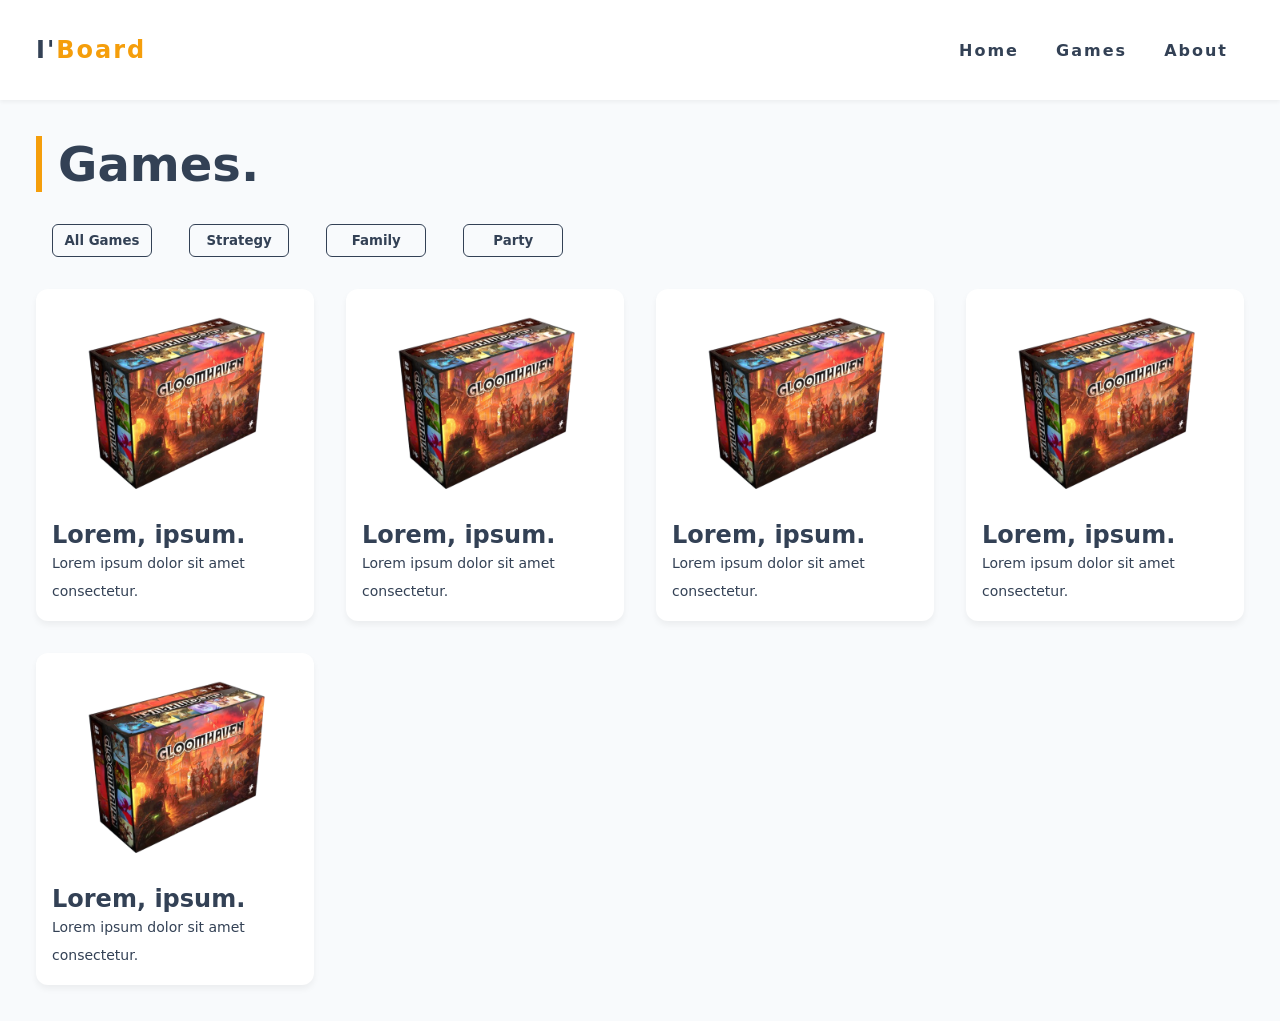
==== all-games.html @ ac567af8 "update all-games.html" ====
<!DOCTYPE html>
<html lang="en">
<head>
    <meta charset="UTF-8">
    <meta name="viewport" content="width=device-width, initial-scale=1.0">
    <title>All Games - I'Board</title>

    <link rel="stylesheet" href="style.css">
</head>
<body>
    <!-- nav-section -->
     <nav>
        <div class="container">
            <div class="logo">
                <a href="#">I'<span>Board</span></a>
            </div>
            <div class="nav-links">
                <a href="./index.html">Home</a>
                <a href="./all-games.html">Games</a>
                <a href="#">About</a>
            </div>
        </div>
     </nav>

     <!-- main-section -->
        <main class="main">
            <div class="container">
                <div class="main-content">
                    <div class="main-header">
                        <h1>Games.</h1>
                    </div>
                    <div class="game-category">
                        <button type="button">All Games</button>
                        <button type="button">Strategy</button>
                        <button type="button">Family</button>
                        <button type="button">Party</button>
                    </div>
                    <div class="main-card">
                        <div class="card-container">
                            <div class="games">
                                <img src="./board-game/160149f4-83e0-4a37-92ee-2bac1624b148.png" alt="games">
                                <h2>Lorem, ipsum.</h2>
                                <p>Lorem ipsum dolor sit amet consectetur.</p>
                            </div>
                            <div class="games">
                                <img src="./board-game/160149f4-83e0-4a37-92ee-2bac1624b148.png" alt="games">
                                <h2>Lorem, ipsum.</h2>
                                <p>Lorem ipsum dolor sit amet consectetur.</p>
                            </div>
                            <div class="games">
                                <img src="./board-game/160149f4-83e0-4a37-92ee-2bac1624b148.png" alt="games">
                                <h2>Lorem, ipsum.</h2>
                                <p>Lorem ipsum dolor sit amet consectetur.</p>
                            </div>
                            <div class="games">
                                <img src="./board-game/160149f4-83e0-4a37-92ee-2bac1624b148.png" alt="games">
                                <h2>Lorem, ipsum.</h2>
                                <p>Lorem ipsum dolor sit amet consectetur.</p>
                            </div>
                            <div class="games">
                                <img src="./board-game/160149f4-83e0-4a37-92ee-2bac1624b148.png" alt="games">
                                <h2>Lorem, ipsum.</h2>
                                <p>Lorem ipsum dolor sit amet consectetur.</p>
                            </div>
                        </div>
                    </div>
                </div>
            </div>
        </main>
</body>
</html>
---- style.css ----
:root {
    /* สีพื้นหลังเว็บ (สบายตา ไม่ขาวจั๊วะ) */
    --bg-color: #F8FAFC;

    /* สีพื้นหลังการ์ดเกม (ให้รูปเกมโดดเด่น) */
    --card-bg: #FFFFFF;

    /* สีหลัก (หัวข้อ, แถบเมนู, โลโก้) */
    --primary-color: #5A7D7C;

    /* สีตัวอักษร (เทาเข้ม อ่านง่าย ไม่ล้าสายตา) */
    --text-color: #334155;

    /* สีเน้น (ปุ่มกด, ป้ายเตือนความสนใจ) */
    --accent-color: #F59E0B;
}

* {
    margin: 0;
    padding: 0;
    box-sizing: border-box;
    text-decoration: none;
    font-family: system-ui, -apple-system, BlinkMacSystemFont, 'Segoe UI', Roboto, Oxygen, Ubuntu, Cantarell, 'Open Sans', 'Helvetica Neue', sans-serif;
    color: var(--text-color);
}

body {
    background-color: var(--bg-color);
}

/* nav-section */
nav {
    background-color: var(--card-bg);
    box-shadow: 0 2px 4px rgba(0, 0, 0, 0.05);
}

nav .container {
    max-width: 1440px;
    padding: 2.25rem;
    margin: 0 auto;
    display: flex;
    align-items: center;
    justify-content: space-between;
}

.logo {
    font-size: 1.5rem;
    font-weight: 600;
    color: var(--text-color);
    letter-spacing: 2px;
    transition: transform .3s ease;
}

.logo span {
    color: var(--accent-color);
    font-weight: bold;
}

.logo:hover {
    animation: shake-logo .6s ease-in-out infinite;
}

/* กำหนดสเต็ปการสั่น (หมุนซ้าย-ขวา) */
@keyframes shake-logo {
    0% { transform: rotate(0deg); }
    25% { transform: rotate(-5deg); } /* เอียงซ้าย 5 องศา */
    50% { transform: rotate(0deg); }
    75% { transform: rotate(5deg); }  /* เอียงขวา 5 องศา */
    100% { transform: rotate(0deg); }
}

.nav-links a {
    color: var(--text-color);
    font-weight: 600;
    margin: 0 1rem;
    letter-spacing: 2px;
    transition: color .3s ease;
}

.nav-links a:hover {
    color: var(--accent-color);
}

/* banner-section */
.banner {
    /* 1. ใส่รูปภาพพื้นหลังตรงนี้ */
    background-image: linear-gradient(rgba(0, 0, 0, 0.4), rgba(0, 0, 0, 0.4)), url('./banner/banner2.avif');
    background-size: cover; /* บังคับให้รูปขยายเต็มพื้นที่ ไม่แหว่ง */
    background-position: center; /* จัดให้จุดศูนย์กลางของรูปอยู่ตรงกลางเสมอ */
    background-repeat: no-repeat; /* ป้องกันไม่ให้รูปลอกลายซ้ำกันถ้าจอใหญ่เกินไป */
    
    /* 2. กำหนดความสูงเพื่อให้เห็นรูปภาพ */
    min-height: 800px; /* สามารถปรับตัวเลขความสูงได้ตามต้องการครับ */
    
    /* 3. โค้ดสำหรับจัดระเบียบเนื้อหาด้านใน */
    display: flex;
    align-items: center; /* จัดให้ข้อความและปุ่มอยู่กึ่งกลางแนวตั้ง */
    box-shadow: 0 2px 4px rgba(0, 0, 0, 0.05);
}

/* แก้ไขคลาสนี้โดยเพิ่ม 2 บรรทัดล่างสุดครับ */
.banner .container {
    max-width: 1440px;
    padding: 2.25rem;
    margin: 0 auto;
    width: 100%; 
    display: flex; /* เปิดใช้งาน Flexbox */
    justify-content: flex-end; /* ดันเนื้อหาทั้งหมดไปชิดขวา */
}

/* จัดการหัวข้อหลัก (Welcome to our I'Board) */
.banner-content h1 {
    color: #FFFFFF; /* ใช้สีขาวสว่างให้เด่นชัดตัดกับพื้นหลังมืด */
    font-size: 4rem; /* ปรับขนาดให้ใหญ่เตะตา (ปรับตัวเลขได้ตามชอบครับ) */
    margin-bottom: 1rem; /* เว้นระยะห่างด้านล่างก่อนถึงเนื้อหาถัดไป */
}

/* เน้นคำว่า Board ให้เป็นสีส้มเหลืองเหมือนโลโก้ */
.banner-content h1 span {
    color: var(--accent-color); 
}

/* จัดการคำอธิบายย่อย (Learn board games...) */
.banner-content p {
    color: rgba(255, 255, 255, 0.85); /* ใช้สีขาวที่โปร่งแสงนิดๆ (85%) เพื่อให้ดูซอฟต์ลง และไม่ไปแย่งซีนหัวข้อหลักครับ */
    font-size: 1.25rem; /* ขนาดตัวอักษรใหญ่กว่าปกติเล็กน้อยให้อ่านง่าย */
    margin-bottom: 2.5rem; /* เว้นระยะห่างก่อนถึงปุ่มกด */
    line-height: 1.6; /* เพิ่มระยะห่างบรรทัดให้อ่านสบายตา */
}

/* จัดการปุ่ม Start playing สถานะปกติ */
.banner-content a {
    display: inline-block; /* สำคัญมาก: ทำให้ <a> รับค่า Padding และ Transform ได้เต็มที่ */
    background-color: var(--accent-color);
    color: #FFFFFF;
    padding: 1rem 2.5rem; /* เพิ่มพื้นที่ บน-ล่าง 1rem, ซ้าย-ขวา 2.5rem ให้ปุ่มดูใหญ่และคลิกง่ายขึ้น */
    font-size: 1.15rem; /* ขยายตัวหนังสือให้พอดีกับปุ่ม */
    font-weight: 600; /* ทำตัวหนาให้ดูเป็นปุ่ม Call to Action */
    border-radius: 8px; /* ปรับความโค้งมนให้ดูทันสมัย */
    box-shadow: 0 4px 6px rgba(0, 0, 0, 0.3); /* ใส่เงาบางๆ ให้ปุ่มดูลอยขึ้นมาจากรูปแบนเนอร์ */
    transition: all 0.3s ease; /* เตรียมความพร้อมสำหรับเอฟเฟกต์ตอน Hover */
}

/* จัดการปุ่มตอนเอาเมาส์ชี้ (Hover) */
.banner-content a:hover {
    transform: translateY(-4px) scale(1.02); /* เอฟเฟกต์: ให้ปุ่มลอยขึ้นด้านบนและขยายขนาดขึ้นนิดนึง */
    background-color: #F6AD31; /* ปรับสีส้มให้สว่างขึ้นนิดนึง (สว่างกว่าสีเดิม) */
    box-shadow: 0 8px 15px rgba(245, 158, 11, 0.4); /* เพิ่มเงาให้ฟุ้งขึ้น และใช้โทนสีส้ม (สีของปุ่ม) ให้ดูเรืองแสงนิดๆ */
}

/* recommend-section */
.recommend .container{
    max-width: 1440px;
    margin: 0 auto;
    padding: 2.25rem;
}

.recommend-header {
    font-size: 1.5rem;
    border-left: 6px solid var(--accent-color);
}

.recommend-header h1 {
    margin-left: 1rem;
}

.recommend-card {
    margin: 2rem 0;
}

.recommend-card .card-container {
    display: grid;
    grid-template-columns: repeat(3, 1fr);
    gap: 2rem;
}

.recommend-games {
    background-color: var(--card-bg);
    padding: 2rem;
    border-radius: 12px;
    box-shadow: 0 4px 6px rgba(0, 0, 0, 0.05);
    transition: transform 0.3s ease, box-shadow 0.3s ease;
    cursor: pointer;
}

.recommend-games:hover {
    transform: translateY(-10px);
    box-shadow: 0 10px 20px rgba(0, 0, 0, 0.1);
}

.recommend-games img{
    width: 100%;
    max-width: 200px;
    display: block;
    margin: 0 auto;
    margin-bottom: 1rem;
}

/* main-section */
.main .container {
    max-width: 1440px;
    margin: 0 auto;
    padding: 2.25rem;
}

.main-header {
    font-size: 1.5rem;
    border-left: 6px solid var(--accent-color);
}

.main-header h1 {
    margin-left: 1rem;
}

.game-category button{
    margin: 2rem 1rem;
    width: 100px;
    border-radius: 6px;
    outline: none;
    border: 1px solid var(--text-color);
    background-color: transparent;
    padding: .5rem;
    cursor: pointer;
    font-weight: 600;
    transition: all .3s ease;
}

.game-category button:hover {
    background-color: var(--text-color);
    color: #FFFFFF;
}

.main-card .card-container {
    display: grid;
    grid-template-columns: repeat(4,1fr);
    gap: 2rem;

}

.games {
    background-color: var(--card-bg);
    padding: 1rem;
    border-radius: 12px;
    box-shadow: 0 4px 6px rgba(0, 0, 0, 0.05);
    transition: transform 0.3s ease, box-shadow 0.3s ease;
    cursor: pointer;
    
}

.games:hover {
    transform: translateY(-10px);
    box-shadow: 0 10px 20px rgba(0, 0, 0, 0.1);
}

.card-container .games img {
    width: 100%;
    max-width: 200px;
    display: block;
    margin: 0 auto;
    margin-bottom: 1rem;
}

.games p {
    font-size: 14px;
    line-height: 2;
}
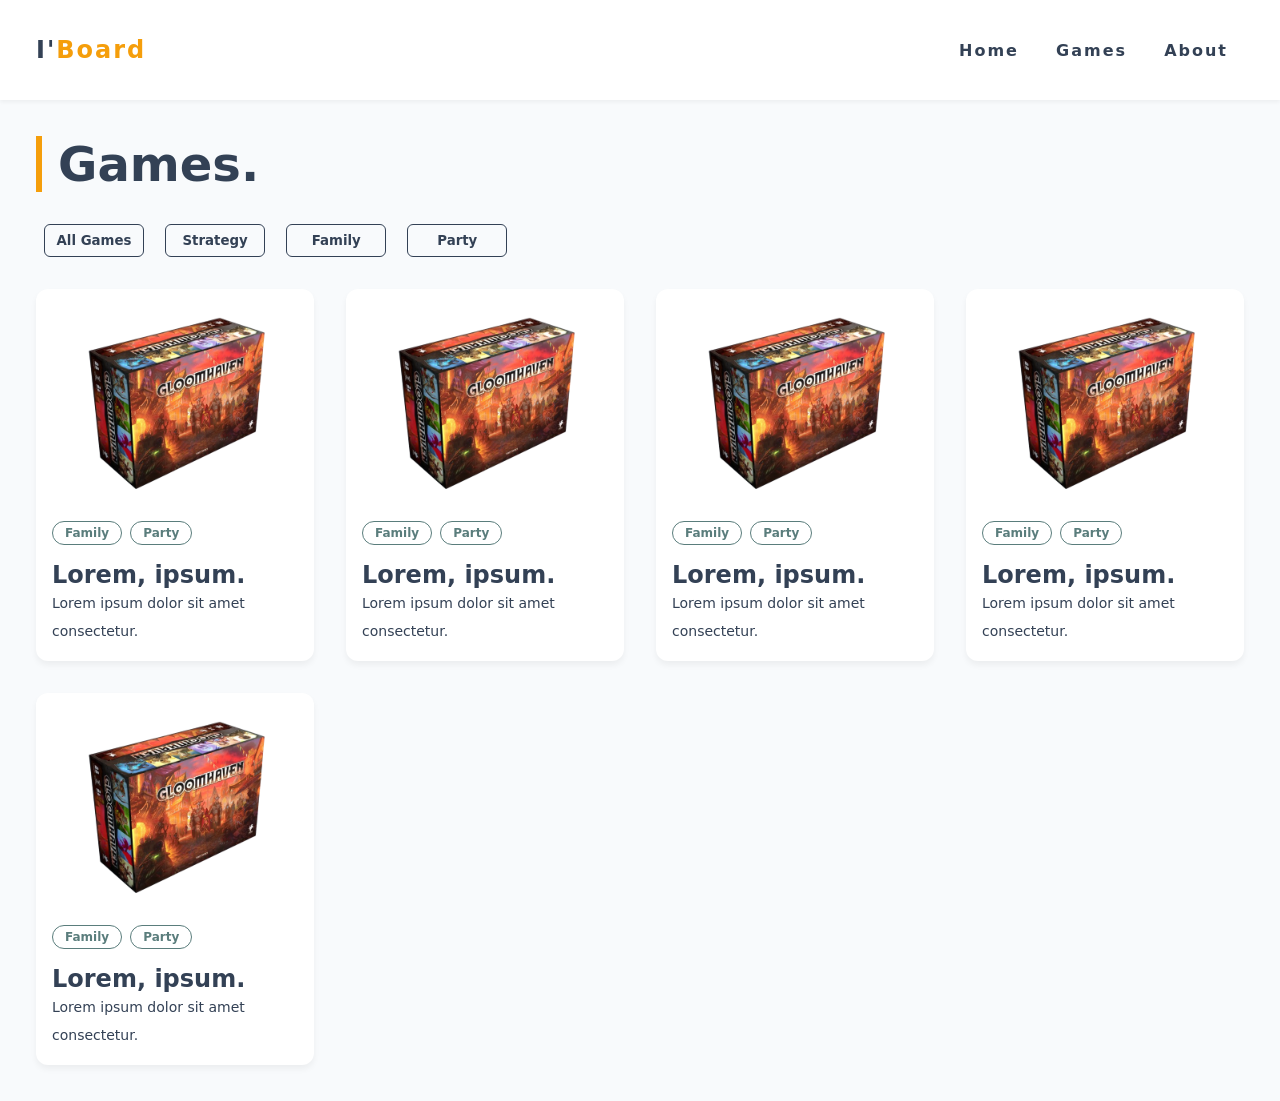
==== commit 4b700c90: "Update all-games.html" ====
--- a/all-games.html
+++ b/all-games.html
@@ -3,7 +3,7 @@
 <head>
     <meta charset="UTF-8">
     <meta name="viewport" content="width=device-width, initial-scale=1.0">
-    <title>All Games - I'Board</title>
+    <title>All Games | I'Board</title>
 
     <link rel="stylesheet" href="style.css">
 </head>
@@ -12,7 +12,7 @@
      <nav>
         <div class="container">
             <div class="logo">
-                <a href="#">I'<span>Board</span></a>
+                <a href="./index.html">I'<span>Board</span></a>
             </div>
             <div class="nav-links">
                 <a href="./index.html">Home</a>
@@ -39,26 +39,46 @@
                         <div class="card-container">
                             <div class="games">
                                 <img src="./board-game/160149f4-83e0-4a37-92ee-2bac1624b148.png" alt="games">
+                                <div class="game-tags">
+                                    <button type="button">Family</button>
+                                    <button type="button">Party</button>
+                                </div>
                                 <h2>Lorem, ipsum.</h2>
                                 <p>Lorem ipsum dolor sit amet consectetur.</p>
                             </div>
                             <div class="games">
                                 <img src="./board-game/160149f4-83e0-4a37-92ee-2bac1624b148.png" alt="games">
+                                <div class="game-tags">
+                                    <button type="button">Family</button>
+                                    <button type="button">Party</button>
+                                </div>
                                 <h2>Lorem, ipsum.</h2>
                                 <p>Lorem ipsum dolor sit amet consectetur.</p>
                             </div>
                             <div class="games">
                                 <img src="./board-game/160149f4-83e0-4a37-92ee-2bac1624b148.png" alt="games">
+                                <div class="game-tags">
+                                    <button type="button">Family</button>
+                                    <button type="button">Party</button>
+                                </div>
                                 <h2>Lorem, ipsum.</h2>
                                 <p>Lorem ipsum dolor sit amet consectetur.</p>
                             </div>
                             <div class="games">
                                 <img src="./board-game/160149f4-83e0-4a37-92ee-2bac1624b148.png" alt="games">
+                                <div class="game-tags">
+                                    <button type="button">Family</button>
+                                    <button type="button">Party</button>
+                                </div>
                                 <h2>Lorem, ipsum.</h2>
                                 <p>Lorem ipsum dolor sit amet consectetur.</p>
                             </div>
                             <div class="games">
                                 <img src="./board-game/160149f4-83e0-4a37-92ee-2bac1624b148.png" alt="games">
+                                <div class="game-tags">
+                                    <button type="button">Family</button>
+                                    <button type="button">Party</button>
+                                </div>
                                 <h2>Lorem, ipsum.</h2>
                                 <p>Lorem ipsum dolor sit amet consectetur.</p>
                             </div>
--- a/style.css
+++ b/style.css
@@ -213,7 +213,7 @@
 }
 
 .game-category button{
-    margin: 2rem 1rem;
+    margin: 2rem .5rem;
     width: 100px;
     border-radius: 6px;
     outline: none;
@@ -264,3 +264,78 @@
     font-size: 14px;
     line-height: 2;
 }
+
+.game-tags {
+    display: flex;
+    gap: 0.5rem; /* ระยะห่างระหว่างแต่ละ Tag */
+    flex-wrap: wrap; /* ถ้าเนื้อหา Tag ยาวเกินไป ให้ปัดตกบรรทัดใหม่คลีนๆ */
+    margin-bottom: 1rem; /* ระยะห่างระหว่าง Tag กับชื่อเกมด้านล่าง */
+}
+
+.game-tags button {
+    background-color: transparent; /* พื้นหลังใส */
+    border: 1px solid var(--primary-color); /* กรอบสีเขียวตุ่น (สีหลัก) */
+    color: var(--primary-color); /* ตัวหนังสือสีเขียวตุ่น */
+    padding: 0.25rem 0.75rem; /* ให้ปุ่มมีความกะทัดรัด */
+    border-radius: 50px; /* ทริคทำขอบมนเป็นรูปแคปซูล */
+    font-size: 0.75rem; /* ขนาดฟอนต์เล็กกว่าเนื้อหาปกติ */
+    font-weight: 600;
+    cursor: pointer;
+    transition: all 0.3s ease; /* เตรียมพร้อมสำหรับ Hover */
+}
+
+/* เอฟเฟกต์ตอนเอาเมาส์ชี้ที่ Tag */
+.game-tags button:hover {
+    background-color: var(--primary-color); /* ถมสีพื้นหลังเป็นสีเขียว */
+    color: #FFFFFF; /* เปลี่ยนตัวหนังสือเป็นสีขาวให้ตัดกัน */
+    transform: translateY(-2px); /* ให้ Tag ลอยขึ้นมานิดๆ ดูมีชีวิตชีวา */
+}
+
+/* =========================================
+   ส่วนจัดการปุ่ม See More
+   ========================================= */
+.see-more {
+    display: flex;
+    justify-content: center;
+    align-items: center;
+    min-height: 250px; 
+}
+
+.see-more button {
+    background-color: transparent;
+    outline: none;
+    border: none;
+    cursor: pointer;
+    
+    /* เพิ่ม Flexbox ให้ตัวปุ่มเพื่อจัดระเบียบไอคอนและข้อความ */
+    display: flex;
+    flex-direction: column; /* ให้ลูกศรอยู่บน ข้อความอยู่ล่าง */
+    align-items: center; /* จัดให้อยู่กึ่งกลาง */
+    gap: 1rem; /* เพิ่มช่องว่างระหว่างลูกศรกับข้อความให้ดูพอดี ไม่อึดอัด */
+}
+
+/* จัดการขนาดและสีของไอคอนลูกศร */
+.see-more i {
+    font-size: 3rem; 
+    color: var(--text-color); 
+    transition: all 0.3s ease;
+}
+
+/* จัดการตัวหนังสือ See More */
+.see-more p {
+    font-size: 1.25rem;
+    font-weight: 600;
+    color: var(--text-color);
+    transition: all 0.3s ease;
+}
+
+/* เอฟเฟกต์ตอนเอาเมาส์ชี้: ให้เปลี่ยนสี "ทั้งลูกศรและข้อความ" พร้อมกัน */
+.see-more button:hover i,
+.see-more button:hover p {
+    color: var(--primary-color);
+}
+
+/* เพิ่มลูกเล่นให้ลูกศรพุ่งไปทางขวานิดนึงตอนเอาเมาส์ชี้ปุ่ม */
+.see-more button:hover i {
+    transform: translateX(8px);
+}
